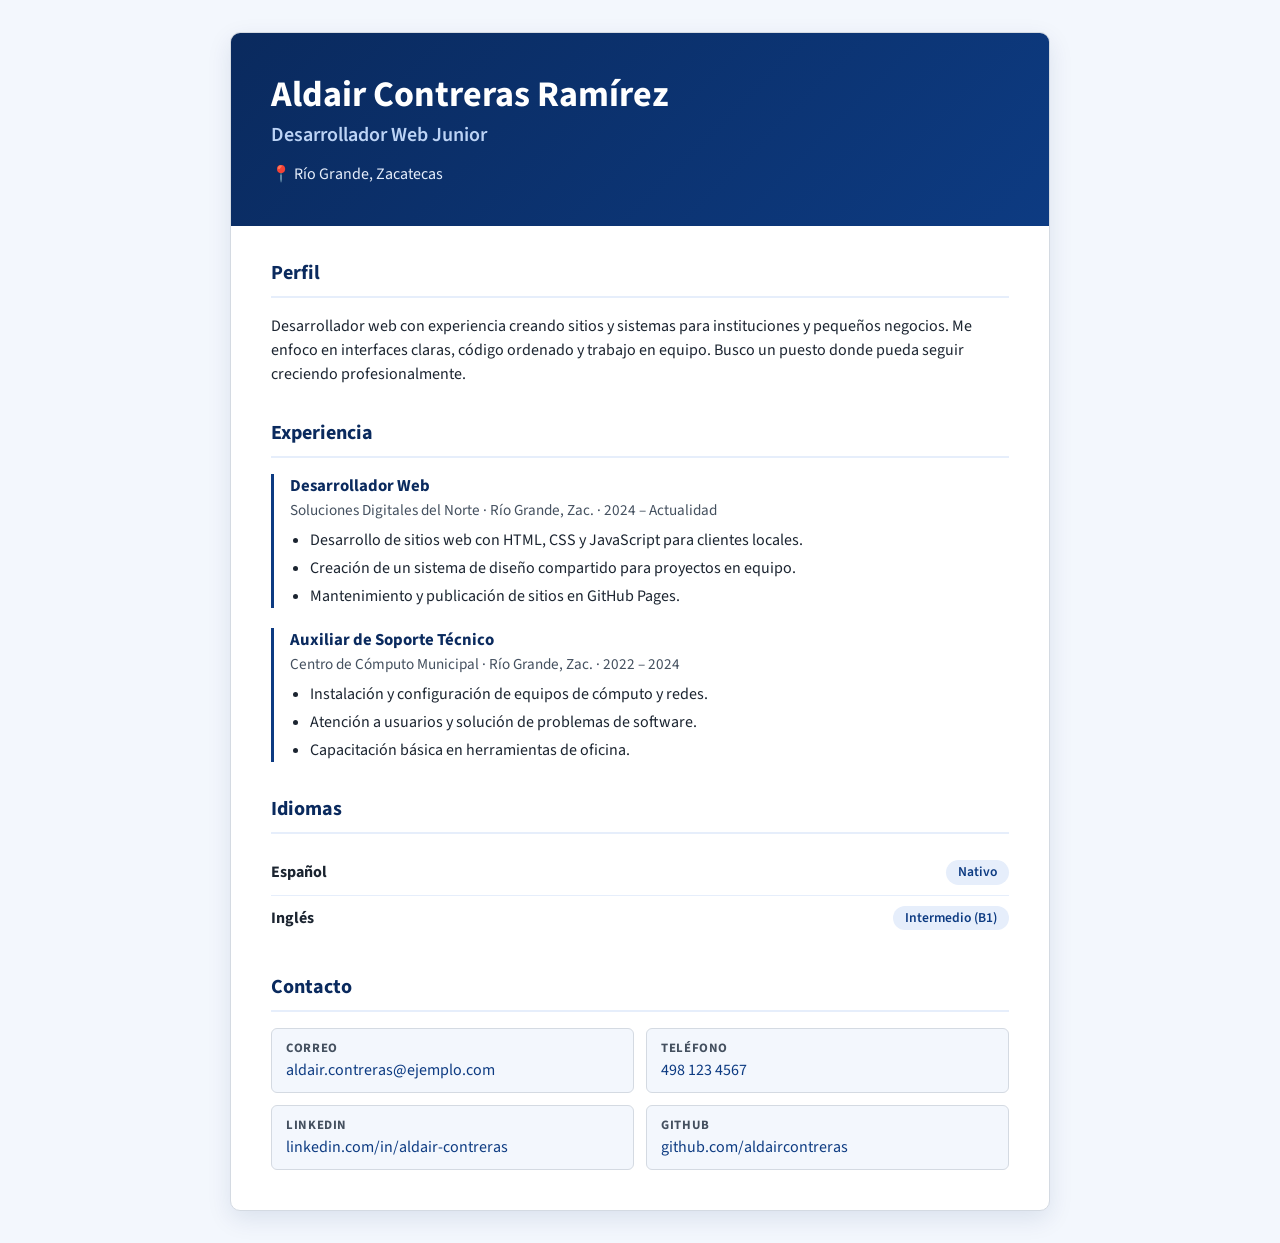
==== AldairCVU/index.html @ 313c1b0c "Añadí mi CVU" ====
<!DOCTYPE html>
<html lang="es">
<head>
  <meta charset="UTF-8">
  <meta name="viewport" content="width=device-width, initial-scale=1.0">
  <title>Aldair Contreras Ramírez · Currículum</title>
  <link href="https://fonts.googleapis.com/css2?family=Source+Sans+3:wght@400;600;700&display=swap" rel="stylesheet">
  <style>
    :root {
      --azul-900: #0A2A5E;
      --azul-800: #0D3B82;
      --azul-100: #E6EEFB;
      --azul-50:  #F3F7FD;
      --texto:    #1B2430;
      --texto-sec:#44505F;
      --borde:    #D4DAE2;
    }
    * { box-sizing: border-box; }
    body {
      margin: 0;
      font-family: 'Source Sans 3', 'Segoe UI', Arial, sans-serif;
      color: var(--texto);
      background: var(--azul-50);
      line-height: 1.5;
    }
    .cv {
      max-width: 820px;
      margin: 32px auto;
      background: #fff;
      border: 1px solid var(--borde);
      border-radius: 10px;
      overflow: hidden;
      box-shadow: 0 8px 24px rgba(10, 42, 94, .10);
    }
    header {
      background: linear-gradient(135deg, var(--azul-900), var(--azul-800));
      color: #fff;
      padding: 40px;
    }
    header h1 { margin: 0 0 4px; font-size: 2.25rem; line-height: 1.2; }
    .puesto { font-size: 1.25rem; color: #BCD3F5; font-weight: 600; margin: 0 0 12px; }
    .ciudad { margin: 0; color: #E6EEFB; }
    main { padding: 32px 40px 40px; }
    section { margin-bottom: 32px; }
    section:last-child { margin-bottom: 0; }
    h2 {
      font-size: 1.25rem;
      color: var(--azul-900);
      margin: 0 0 16px;
      padding-bottom: 8px;
      border-bottom: 2px solid var(--azul-100);
    }
    p { margin: 0 0 12px; }
    .trabajo { margin-bottom: 20px; padding-left: 16px; border-left: 3px solid var(--azul-800); }
    .trabajo:last-child { margin-bottom: 0; }
    .trabajo h3 { margin: 0; font-size: 1.05rem; color: var(--azul-900); }
    .trabajo .empresa { color: var(--texto-sec); font-size: .95rem; margin-bottom: 6px; }
    .trabajo ul { margin: 0; padding-left: 20px; }
    .trabajo li { margin-bottom: 4px; }
    .contacto { list-style: none; padding: 0; margin: 0; display: grid; grid-template-columns: repeat(2, 1fr); gap: 12px; }
    .contacto li { background: var(--azul-50); border: 1px solid var(--borde); border-radius: 6px; padding: 10px 14px; }
    .contacto span { display: block; font-size: .8rem; font-weight: 700; text-transform: uppercase; letter-spacing: .05em; color: var(--texto-sec); }
    .contacto a { color: var(--azul-800); text-decoration: none; }
    .contacto a:hover { text-decoration: underline; }
    .idioma { display: flex; justify-content: space-between; padding: 10px 0; border-bottom: 1px solid var(--azul-100); }
    .idioma:last-child { border-bottom: 0; }
    .nivel { background: var(--azul-100); color: var(--azul-800); font-weight: 600; font-size: .85rem; padding: 2px 12px; border-radius: 999px; }
    @media (max-width: 640px) {
      .cv { margin: 0; border: 0; border-radius: 0; }
      header, main { padding: 24px 16px; }
      header h1 { font-size: 1.75rem; }
      .contacto { grid-template-columns: 1fr; }
    }
  </style>
</head>
<body>
  <div class="cv">
    <header>
      <h1>Aldair Contreras Ramírez</h1>
      <p class="puesto">Desarrollador Web Junior</p>
      <p class="ciudad">📍 Río Grande, Zacatecas</p>
    </header>

    <main>
      <section>
        <h2>Perfil</h2>
        <p>Desarrollador web con experiencia creando sitios y sistemas para instituciones y pequeños negocios. Me enfoco en interfaces claras, código ordenado y trabajo en equipo. Busco un puesto donde pueda seguir creciendo profesionalmente.</p>
      </section>

      <section>
        <h2>Experiencia</h2>

        <div class="trabajo">
          <h3>Desarrollador Web</h3>
          <div class="empresa">Soluciones Digitales del Norte · Río Grande, Zac. · 2024 – Actualidad</div>
          <ul>
            <li>Desarrollo de sitios web con HTML, CSS y JavaScript para clientes locales.</li>
            <li>Creación de un sistema de diseño compartido para proyectos en equipo.</li>
            <li>Mantenimiento y publicación de sitios en GitHub Pages.</li>
          </ul>
        </div>

        <div class="trabajo">
          <h3>Auxiliar de Soporte Técnico</h3>
          <div class="empresa">Centro de Cómputo Municipal · Río Grande, Zac. · 2022 – 2024</div>
          <ul>
            <li>Instalación y configuración de equipos de cómputo y redes.</li>
            <li>Atención a usuarios y solución de problemas de software.</li>
            <li>Capacitación básica en herramientas de oficina.</li>
          </ul>
        </div>
      </section>

      <section>
        <h2>Idiomas</h2>
        <div class="idioma"><strong>Español</strong><span class="nivel">Nativo</span></div>
        <div class="idioma"><strong>Inglés</strong><span class="nivel">Intermedio (B1)</span></div>
      </section>

      <section>
        <h2>Contacto</h2>
        <ul class="contacto">
          <li><span>Correo</span><a href="mailto:aldair.contreras@ejemplo.com">aldair.contreras@ejemplo.com</a></li>
          <li><span>Teléfono</span><a href="tel:+524981234567">498 123 4567</a></li>
          <li><span>LinkedIn</span><a href="#">linkedin.com/in/aldair-contreras</a></li>
          <li><span>GitHub</span><a href="#">github.com/aldaircontreras</a></li>
        </ul>
      </section>
    </main>
  </div>
</body>
</html>
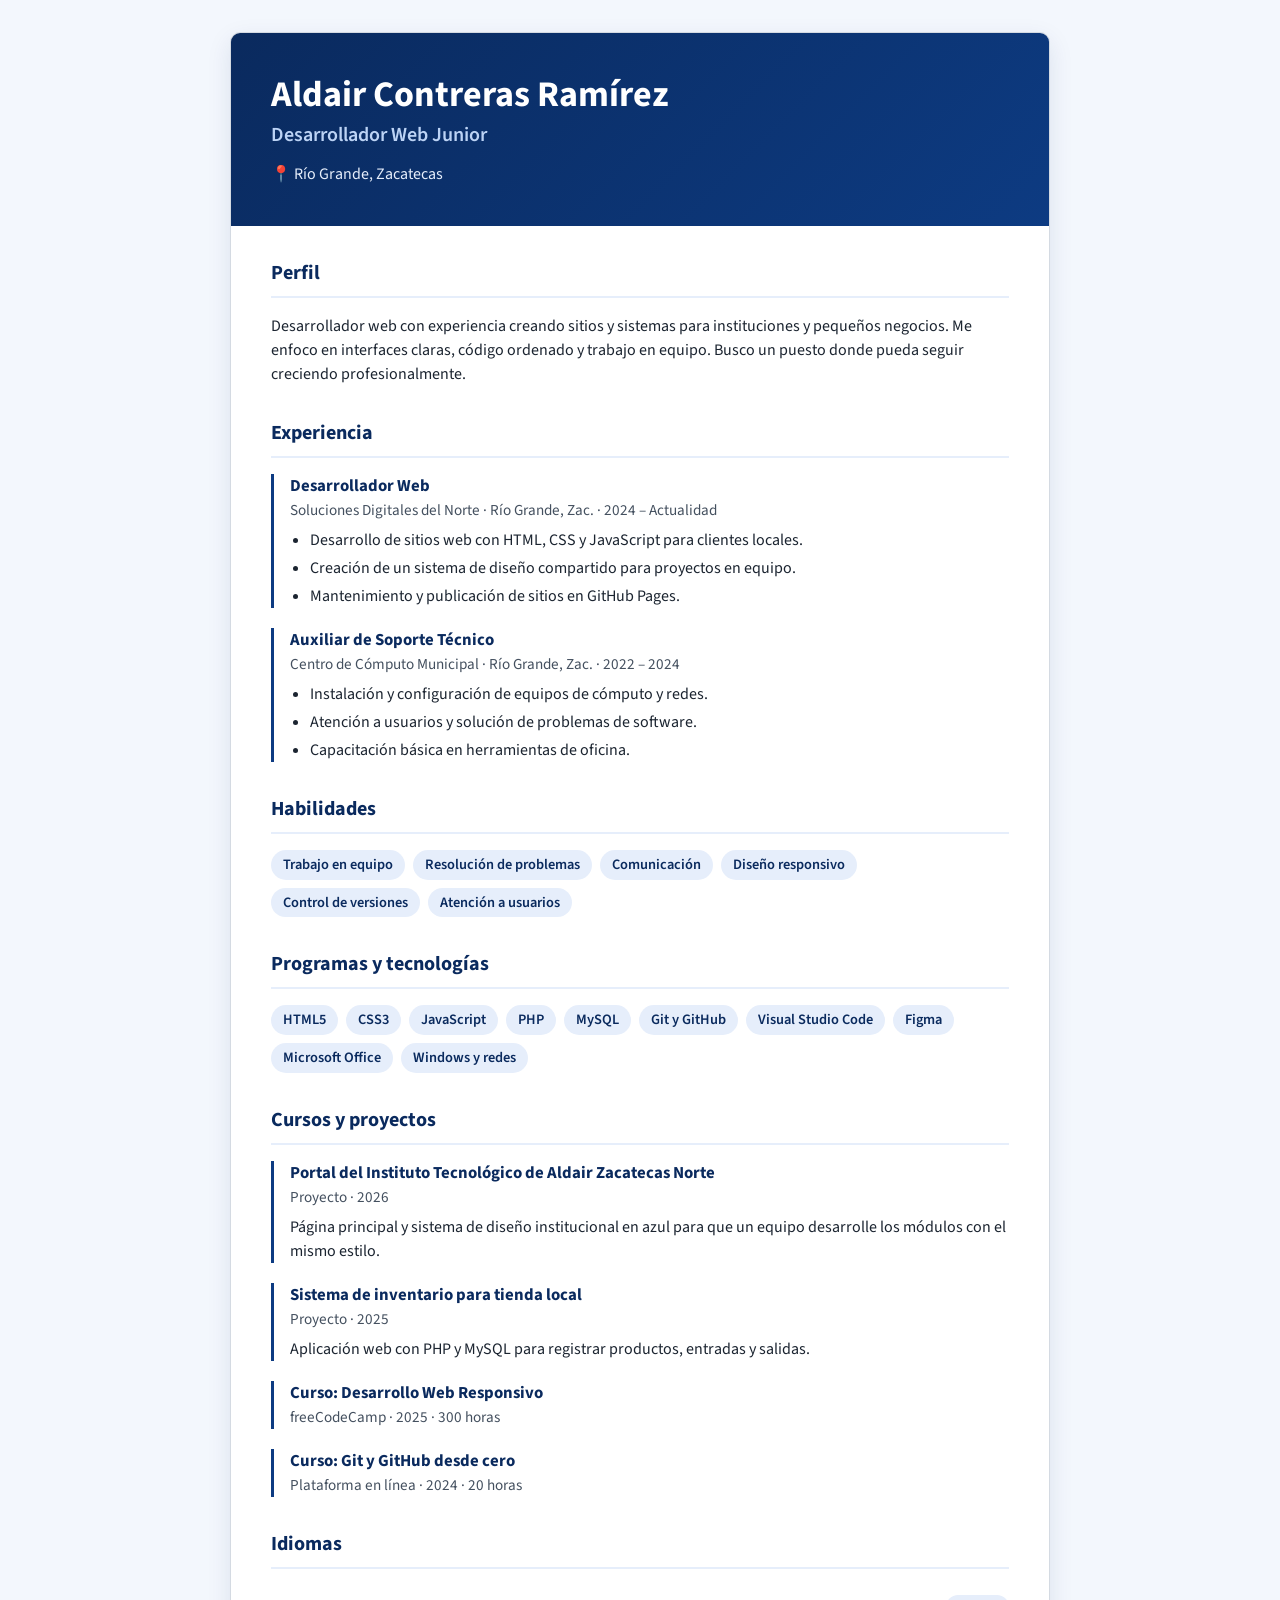
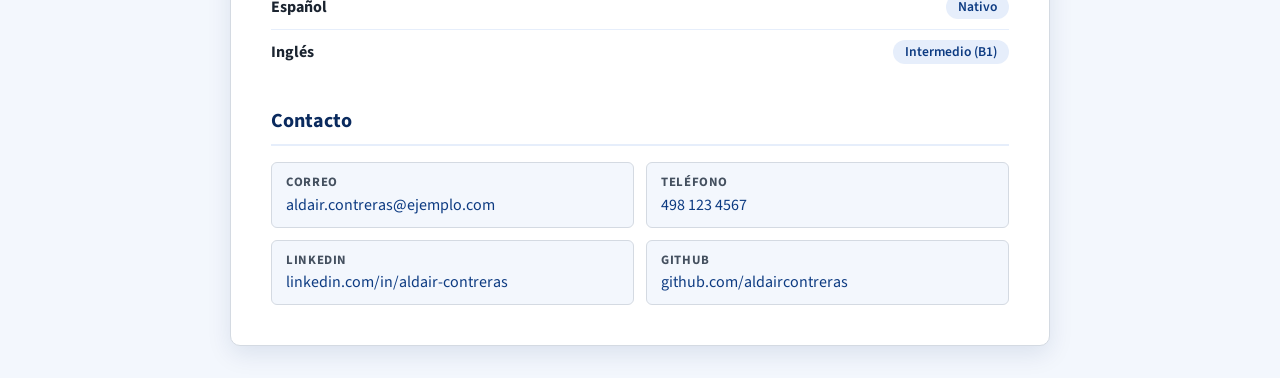
==== commit ed319879: "Agregar habilidades, programas, cursos y proyectos al CVU" ====
--- a/AldairCVU/index.html
+++ b/AldairCVU/index.html
@@ -62,6 +62,9 @@
     .contacto span { display: block; font-size: .8rem; font-weight: 700; text-transform: uppercase; letter-spacing: .05em; color: var(--texto-sec); }
     .contacto a { color: var(--azul-800); text-decoration: none; }
     .contacto a:hover { text-decoration: underline; }
+    .trabajo p { margin: 0; }
+    .etiquetas { display: flex; flex-wrap: wrap; gap: 8px; }
+    .etiquetas span { background: var(--azul-100); color: var(--azul-900); font-weight: 600; font-size: .9rem; padding: 4px 12px; border-radius: 999px; }
     .idioma { display: flex; justify-content: space-between; padding: 10px 0; border-bottom: 1px solid var(--azul-100); }
     .idioma:last-child { border-bottom: 0; }
     .nivel { background: var(--azul-100); color: var(--azul-800); font-weight: 600; font-size: .85rem; padding: 2px 12px; border-radius: 999px; }
@@ -112,6 +115,45 @@
       </section>
 
       <section>
+        <h2>Habilidades</h2>
+        <div class="etiquetas">
+          <span>Trabajo en equipo</span><span>Resolución de problemas</span><span>Comunicación</span>
+          <span>Diseño responsivo</span><span>Control de versiones</span><span>Atención a usuarios</span>
+        </div>
+      </section>
+
+      <section>
+        <h2>Programas y tecnologías</h2>
+        <div class="etiquetas">
+          <span>HTML5</span><span>CSS3</span><span>JavaScript</span><span>PHP</span><span>MySQL</span>
+          <span>Git y GitHub</span><span>Visual Studio Code</span><span>Figma</span>
+          <span>Microsoft Office</span><span>Windows y redes</span>
+        </div>
+      </section>
+
+      <section>
+        <h2>Cursos y proyectos</h2>
+        <div class="trabajo">
+          <h3>Portal del Instituto Tecnológico de Aldair Zacatecas Norte</h3>
+          <div class="empresa">Proyecto · 2026</div>
+          <p>Página principal y sistema de diseño institucional en azul para que un equipo desarrolle los módulos con el mismo estilo.</p>
+        </div>
+        <div class="trabajo">
+          <h3>Sistema de inventario para tienda local</h3>
+          <div class="empresa">Proyecto · 2025</div>
+          <p>Aplicación web con PHP y MySQL para registrar productos, entradas y salidas.</p>
+        </div>
+        <div class="trabajo">
+          <h3>Curso: Desarrollo Web Responsivo</h3>
+          <div class="empresa">freeCodeCamp · 2025 · 300 horas</div>
+        </div>
+        <div class="trabajo">
+          <h3>Curso: Git y GitHub desde cero</h3>
+          <div class="empresa">Plataforma en línea · 2024 · 20 horas</div>
+        </div>
+      </section>
+
+      <section>
         <h2>Idiomas</h2>
         <div class="idioma"><strong>Español</strong><span class="nivel">Nativo</span></div>
         <div class="idioma"><strong>Inglés</strong><span class="nivel">Intermedio (B1)</span></div>
